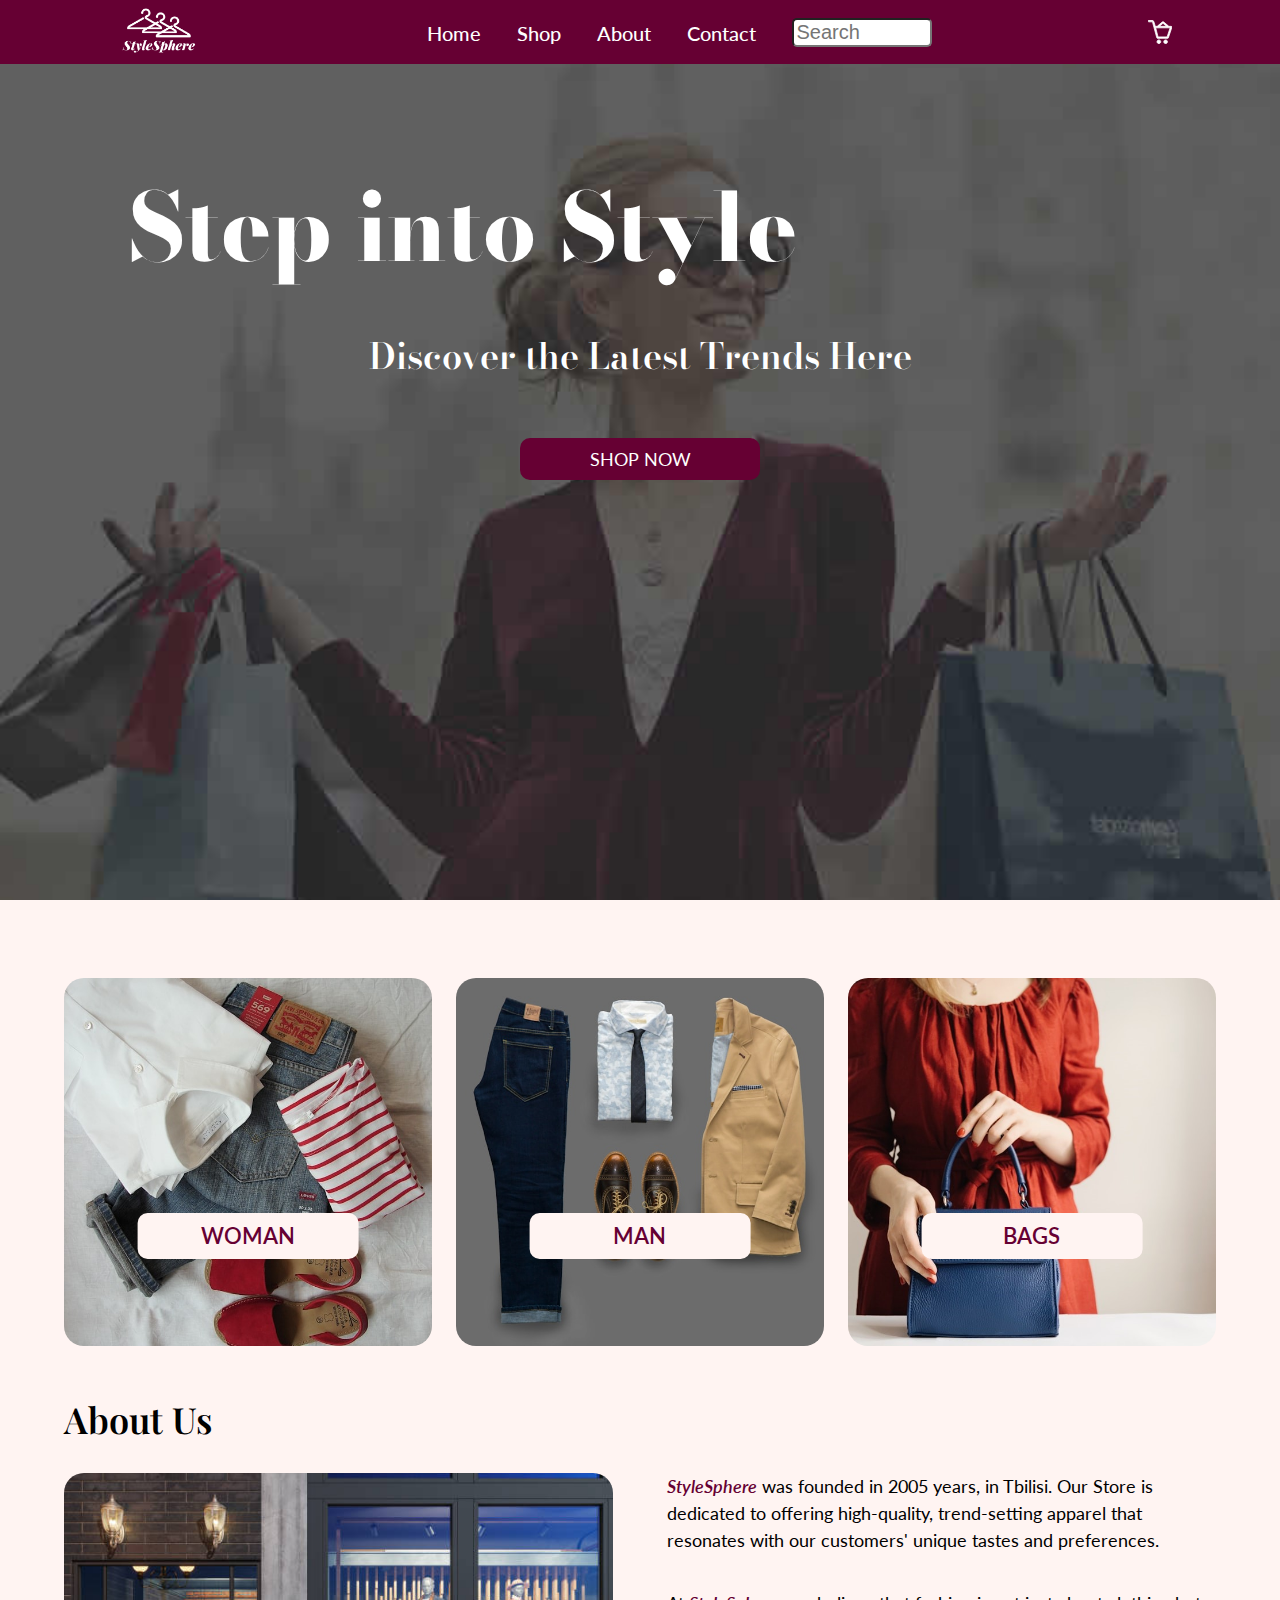
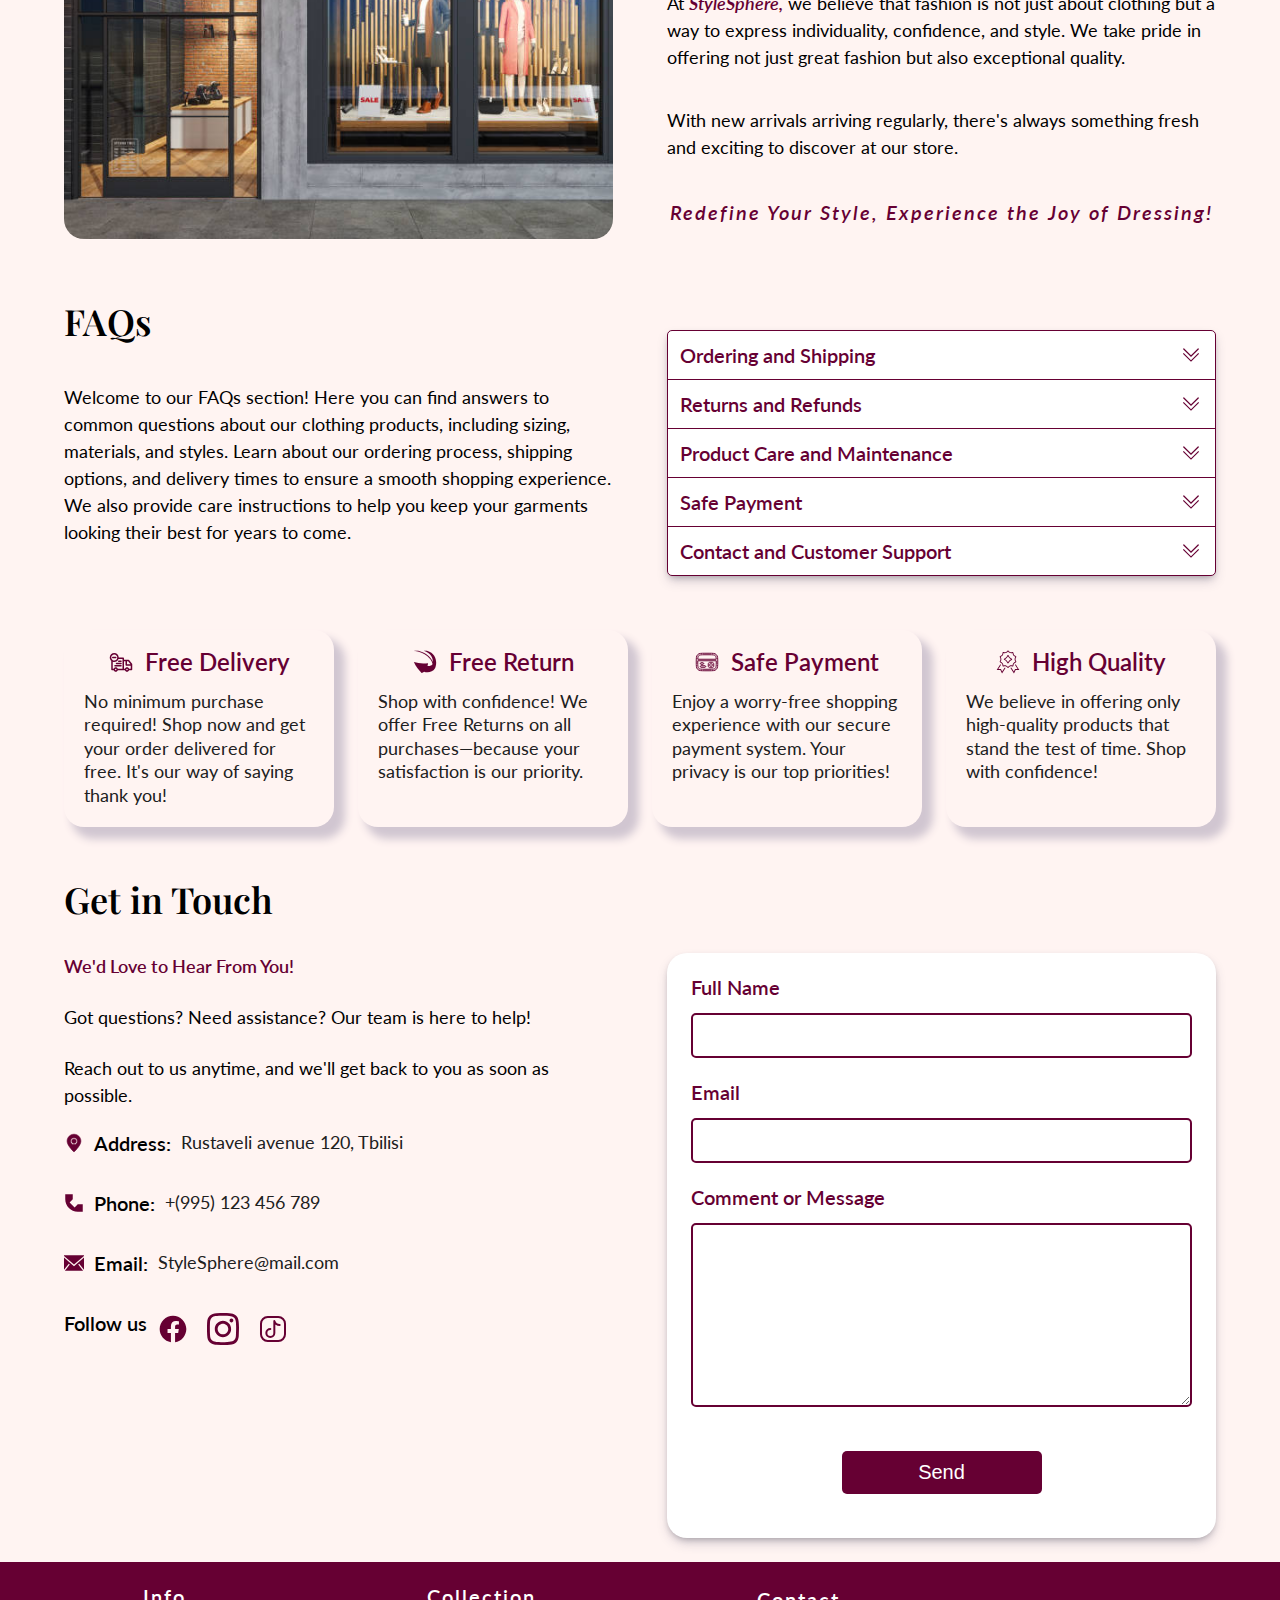
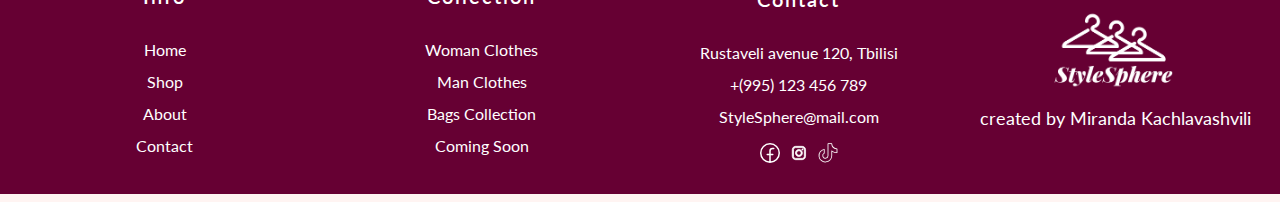
==== index.html @ b39c0e3b "Init Online Shop Website" ====
<!DOCTYPE html>
<html lang="en">
<head>
  <meta charset="UTF-8">
  <meta name="viewport" content="width=device-width, initial-scale=1.0">
  <link rel="stylesheet" href="style/reset.css">
  <link rel="stylesheet" href="style/style.css">
  <link rel="stylesheet" href="style/responsove.css">
  <title>StyleSphere</title>
</head>
<body>
<div class="header">
        <img src="images/logo.png" alt="logo" class="logo">
      <nav class="nav-bar">
        <ul class="nav-bar-list">
          <li class="nav-item nav-item--active"><a class="nav-a" href="#home">Home</a></li>
          <li class="nav-item"><a class="nav-a" href="#shop">Shop</a></li>
          <li class="nav-item"><a class="nav-a" href="#about">About</a></li>
           <li class="nav-item"><a class="nav-a" href="#contact">Contact</a></li>
          <li class="nav-item"><input type="search" class="search" name="search" placeholder="Search"></li>
        </ul>
        </nav>
          <input type="text" class="search-box" name="product-search" placeholder="Search">
        <div class="basket"><img src="images/icons/basket.svg" alt="basket"></div>
        <div class="hamburger" id="hamburger">
        <div class="bar"></div>
        <div class="bar"></div>
        <div class="bar"></div>
    </div>
    <div class="burger-menu" id="burger-menu">
        <a class="burger-list" href="#home">Home</a>
        <a class="burger-list" href="#shop">Shop</a>
        <a class="burger-list" href="#about">About</a>
        <a class="burger-list" href="#contact">Contact</a>
    </div>
        </div>
  <section class="hero">
    <div class="hero-text">
    <h1 class="hero-header">Step into Style</h1>
      <p>Discover the Latest Trends Here</p>
     <a href="#shop" class="btn">Shop now </a>
     </div>
  </section>
  <div class="container">
  <section class="shop section" id="shop">
    <div class="shopping-area">
<a href="woman.html">
  <img src="images/woman.jpg" alt="fashion-woman" class="img">
  <div class="shop-area">Woman</div>
</a>
    </div>
    <div class="shopping-area">
      <a href="man.html">
      <img src="images/man.jpg" alt="fashion-man" class="img">
      <div class="shop-area">Man</div></a>
      </div>
      <div class="shopping-area">
         <a href="bag.html">
<img src="images/bag.jpg" alt="womam-holds-bag" class="img">
<div class="shop-area">bags</div>
         </a>
      </div>
  </section>
  <section class="about section" id="about">
    <h2 class="div-header">About Us</h2>
    <div class="about-description">
       <div class="right">
        <img src="images/store.jpg" alt="clothes-store" class="store">
       </div>
       <div class="about-store">
    <p class="about-paraghrap"> <span class="name">StyleSphere</span> was founded in 2005 years,  in Tbilisi.  Our Store is dedicated to offering high-quality,
       trend-setting apparel that resonates with our customers' unique tastes and preferences.</p>
 <p class="about-paraghrap">At <span class="name">StyleSphere,</span> we believe that fashion is not just about clothing but a way to express individuality, confidence, and style.
  We take pride in offering not just great fashion but also exceptional quality.</p>
<p class="about-paraghrap"> With new arrivals arriving regularly, there's always something fresh and exciting to discover at our store.</p>
<p class="div-subheader">Redefine Your Style, Experience the Joy of Dressing!</p>
       </div>
</div>
<div class="faqs">
  <div class="faqs-text">
  <h2 class="div-header">FAQs</h2>
  <p>Welcome to our FAQs section! Here you can find answers to common questions about our clothing products,
     including sizing, materials, and styles. Learn about our ordering process, shipping options, and delivery times to ensure a smooth shopping experience.
     We also provide care instructions to help you keep your garments looking their best for years to come.</p>
</div>
<div class="faqs-box">
<div class="box">
      <div class="questions">
        <h2>Ordering and Shipping</h2>
        <img src="images/icons/down-arrow.svg" alt="arrow" class="icon">
      </div>
      <p class="answer">
        Ordering at StyleSphere is simple! Browse our collection, add items to your cart,
        and proceed to checkout. Orders are processed within 2 business days.
        You will receive your order within 5 working days.
      </p>
    </div>
    <div class="box">
      <div class="questions">
        <h2>Returns and Refunds</h2>
        <img src="images/icons/down-arrow.svg" alt="arrow" class="icon">
      </div>
      <p class="answer">
          We want you to be completely satisfied with your purchase.Items can be returned within 14
          days of receiving your order. To be eligible for a return, items must be unworn, unwashed, and in their original condition with tags attached.
      </p>
    </div>
    <div class="box">
      <div class="questions">
        <h2>Product Care and Maintenance</h2>
        <img src="images/icons/down-arrow.svg" alt="arrow" class="icon">
      </div>
      <p class="answer">
         We care deeply about the quality of our products and want to help you maintain them.
         To ensure your items stay in excellent condition,
          please follow the care instructions on the label.
      </p>
    </div>
    <div class="box">
      <div class="questions">
        <h2>Safe Payment</h2>
        <img src="images/icons/down-arrow.svg" alt="arrow" class="icon">
      </div>
      <p class="answer">
          We use industry-standard encryption and secure payment gateways to protect your personal and financial information.
           Shop with confidence, knowing that your transactions are safe and secure.
          We offer various payment options to ensure a seamless checkout experience.</p>
    </div>
     <div class="box">
      <div class="questions">
        <h2>Contact and Customer Support</h2>
        <img src="images/icons/down-arrow.svg" alt="arrow" class="icon">
      </div>
      <p class="answer">
          Our dedicated team is committed to providing you with timely assistance and
           ensuring your shopping experience is exceptional. If you have any questions, concerns, or feedback,
           please do not hesitate to reach out to our customer support team.
      </p>
    </div>
</div>
</div>
</section>
  <section class="features section">
          <div class="feature-card">
            <div class="feature-header">
            <img src="images/icons/delivery.svg" class="feature-icon"  alt="delivery-icon">
              <p class="feature-title">Free Delivery</p>
            </div>
            <p class="feature-text">No minimum purchase required! Shop now and get your order delivered for free. It's our way of saying thank you!</p>
          </div>
          <div class="feature-card">
            <div class="feature-header">
              <img src="images/icons/return.svg" class="feature-icon"  alt="return-icon">
              <p class="feature-title">
               Free Return</p>
            </div>
            <p class="feature-text">Shop with confidence! We offer Free Returns on all purchases—because your satisfaction is our priority.</p>
          </div>
          <div class="feature-card">
            <div class="feature-header">
               <img src="images/icons/card.svg" class="feature-icon"  alt="payment-card">
              <p class="feature-title">Safe Payment</p>
            </div>
            <p class="feature-text">Enjoy a worry-free shopping experience with our secure payment system. Your privacy is our top priorities!</p>
          </div>
          <div class="feature-card">
            <div class="feature-header">
              <img src="images/icons/quality.svg" class="feature-icon"  alt="quality-icon">
              <p class="feature-title">High Quality</p>
            </div>
            <p class="feature-text">We believe in offering only high-quality products that stand the test of time. Shop with confidence!</p>
          </div>
        </section>
  <section class="contact section" id="contact">
    <h2 class="div-header">Get in Touch</h2>
    <div class="contact-box">
      <div class="contact-list">
    <p class="contact-slogan">We'd Love to Hear From You!</p>
<p>Got questions? Need assistance? Our team is here to help! </p>
  <p>Reach out to us anytime,
 and we'll get back to you as soon as possible.</p>
 <div class="contact-us">
 <div class="contact-type">
<img src="images/icons/address.svg" alt="address-icon" class="icon-svg">
<h5>Address:</h5>
 <a href="https://maps.app.goo.gl/c1qw7ZbAyVLd2YE8A" target="_blank" class="contact-info"> Rustaveli avenue 120,  Tbilisi</a>
  </div>
 <div class="contact-type">
  <img src="images/icons/phone.svg" alt="phone-icon" class="icon-svg">
  <h5>Phone:</h5>
<a href="tel:+995124567890" class="contact-info" target="_blank">+(995)&nbsp;123&nbsp;456&nbsp;789</a>
</div>
<div class="contact-type">
  <img src="images/icons/email.svg" alt="email-icon" class="icon-svg">
  <h5>Email:</h5>
<a href="mailto:StyleSphere@mail.com" class="contact-info" target="_blank">StyleSphere@mail.com</a>
</div>
  <div class="contact-type">
<h5>Follow us</h5>
<div class="social-icons">
  <a href="https://www.facebook.com/" target="_blank">
  <img src="images/icons/facebook.svg" class="social-links" alt="facebook-logo"></a>
    <a href="https://www.instagram.com/" target="_blank">
      <img src="images/icons/instagram.svg" class="social-links" alt="instagram-logo"></a>
  <a href="https://www.tiktok.com/login" target="_blank">
    <img src="images/icons/tiktok.svg" class="social-links" alt="tiktok-logo"></a>
    </div>
 </div>
 </div>
 </div>
<div class="contact-form">
    <form action="/submit_contact_form.php" method="post" class="form">
        <div class="form-group">
            <label for="fname">Full Name</label>
            <input type="text" id="fname" name="fname" required>
        </div>
        <div class="form-group">
            <label for="email">Email</label>
            <input type="email" id="email" name="email" required>
        </div>
        <div class="form-group">
            <label for="message">Comment or Message</label>
            <textarea id="message" name="message" rows="8" required></textarea>
        </div>
        <button class="btn-submit" type="submit">Send</button>
    </form>
</div>
<div class="approve-window hiddenP">
    <span class="close">&times;</span>
    <h2>Thanks for contacting us!</h2>
    <p>We have received your message and will contact you within 3 working days.</p>
</div>
<div class="wrapper hidden"></div>

</div>
  </section>
</div>
 <div class="footer">
<div class="footer-col">
<h4>Info</h4>
<ul class="links">
<li><a href="#index.html">Home</a></li>
<li><a href="#shop">Shop</a></li>
<li><a href="#about">About</a></li>
<li><a href="#contact">Contact</a></li>
</ul>
</div>
<div class="footer-col">
<h4>collection</h4>
<ul class="links">
<li><a href="woman.html">Woman Clothes</a></li>
<li><a href="man.html">Man Clothes</a></li>
<li><a href="bags.html">Bags Collection</a></li>
<li><a href="#">Coming Soon</a></li>
</ul>
</div>
<div class="footer-col">
<h4>Contact</h4>
<a href="https://maps.app.goo.gl/c1qw7ZbAyVLd2YE8A" target="_blank" class="footer-contact"> Rustaveli avenue 120, Tbilisi</a>
<a href="tel:+995124567890" class="footer-contact" target="_blank">+(995)&nbsp;123&nbsp;456&nbsp;789</a>
<a href="mailto:StyleSphere@mail.com" class="footer-contact" target="_blank">StyleSphere@mail.com</a>
<div class="footer-icons">
   <a href="https://www.facebook.com/" target="_blank">
<img src="images/icons/fb..svg" alt="fb logo" class="footer-icon"></a>
 <a href="https://www.instagram.com/" target="_blank">
<img src="images/icons/inst.svg" alt="instagram logo" class="footer-icon"></a>
 <a href="https://www.tiktok.com/login" target="_blank">
<img src="images/icons/tik.svg" alt="instagram logo" class="footer-icon"></a>
</div>
</div>
<div class="footer-col">
<img src="images/logo.png" alt="logo" class="footer-logo">
<p class="author">created by Miranda Kachlavashvili</p>
</div>
</div>
 <script src="script/main.js"></script>
</body>
</html>
---- style/style.css ----
@import url("https://fonts.googleapis.com/css2?family=Bodoni+Moda:ital,opsz,wght@0,6..96,400..900;1,6..96,400..900&family=Lato:ital,wght@0,100;0,300;0,400;0,700;0,900;1,100;1,300;1,400;1,700;1,900&display=swap");
@import url("https://fonts.googleapis.com/css2?family=Lato:ital,wght@0,100;0,300;0,400;0,700;0,900;1,100;1,300;1,400;1,700;1,900&family=Merriweather:ital,wght@0,300;0,400;0,700;0,900;1,300;1,400;1,700;1,900&family=Poppins:ital,wght@0,100;0,200;0,300;0,400;0,500;0,600;0,700;0,800;0,900;1,100;1,200;1,300;1,400;1,500;1,600;1,700;1,800;1,900&display=swap");
@import url("https://fonts.googleapis.com/css2?family=Playfair+Display:ital,wght@0,400..900;1,400..900&display=swap");
@import './variables.css';

html {
  font-size: 62.5%;
}

* {
  box-sizing: border-box;
}

body {
  background-color: var(--color-light-pink);
  font-family: "Lato", sans-serif;
  margin: 0;
}

.container {
  max-width: 144rem;
  width: 90%;
  margin: 0 auto;
  padding: var(--medium-padding) 0;
}

.section {
  margin-top: var(--big-margin);
}

/*Header */
.header {
  background-color: var(--dark-purple);
  width: 100%;
  height: 6.4rem;
  cursor: pointer;
  z-index: 1000;
  position: fixed;
  top: 0;
  left: 0;
  display: flex;
  align-items: center;
  justify-content: space-around;
}

.logo {
  height: 100%;
  width: 10.4rem;
}

.nav-bar-list {
  display: flex;
  align-items: center;
  font-size: var(--header-font-size);
  font-weight: 500;
  gap: var(--big-gap);
  list-style-type: none;
}

.nav-bar-list a {
  color: var(--color-white);
  font-size: 2rem;
  position: relative;
}

.nav-bar-list a::after {
  content: '';
  position: absolute;
  left: 0;
  right: 0;
  bottom: -3px;
  height: 2px;
  background-color: var(--color-white);
  transform: scaleX(0);
  transition: transform 1s ease;
}

.nav-bar-list a:hover {
  cursor: pointer;
  font-size: 2.5rem;
}

.nav-bar-list a:hover::after {
  transform: scaleX(1);
}

.search {
  font-size: 2rem;
  border-radius: 0.5rem;
  width: 14rem;
  transition: width 0.3s ease;
}

.search:focus {
  width: 16rem;
}

.basket img {
  width: 2.4rem;
  height: 2.4rem;
}

.basket:hover {
  cursor: pointer;
  transform: scale(1.1);
  transition: 0.3s ease;
}

.search-box {
  display: none;
}

.burger-menu {
  display: none;
  flex-direction: column;
  justify-content: space-around;
  align-items: center;
  font-size: 16px;
  height: 100vh;
  width: 30%;
  position: absolute;
  top: 0;
  right: 0;
  transition: all 1s ease-out;
  background-color: var(--dark-purple);
  cursor: pointer;
}

.burger-list {
  color: var(--color-white);
  text-decoration: none;
  padding: 0.5rem 0;
  font-size: 2.4rem;
}

.burger-list:hover {
  transform: scale(1.1);
}

.hamburger {
  display: none;
}

.bar {
  height: 4px;
  width: 100%;
  background-color: white;
  transition: all 0.3s ease;
}

.active {
  display: flex;
}

.hamburger.active .bar:nth-child(1) {
  transform: rotate(45deg);
  top: 10px;
  transform-origin: center;
  z-index: 100;
  position: absolute;
}

.hamburger.active .bar:nth-child(2) {
  opacity: 0;
}

.hamburger.active .bar:nth-child(3) {
  transform: rotate(-45deg);
  top: 10px;
  transform-origin: center;
  z-index: 100;
  position: absolute;
}

/*Hero Section*/
.hero {
  background-image: url("../images/hero-img.jpg");
  background-position: center;
  background-repeat: no-repeat;
  background-size: cover;
  transition: 1s ease-in-out;
  position: relative;
  height: 100vh;
  width: 100%;
  z-index: 100;
}

.hero-text {
  position: absolute;
  top: 20%;
  left: 10%;
  width: 80%;
  display: flex;
  flex-direction: column;
}

.hero-header {
  font-size: var(--h1-font-size);
  color: var(--color-white);
  font-family: "Bodoni Moda";
  font-weight: var(--bold);
  margin-bottom: 6.4rem;
}

.hero-text p {
  text-align: center;
  font-size: var(--div-header);
  color: var(--color-white);
  margin-bottom: var(--medium-margin);
  font-weight: var(--semi-bold);
  font-family: "Bodoni Moda";
  margin-bottom: 6.4rem;
}

.btn {
  font-size: var(--btn-font-size);
  color: var(--color-white);
  background-color: var(--dark-purple);
  padding: var(--small-padding);
  border-radius: 1rem;
  text-transform: uppercase;
  text-decoration: none;
  text-align: center;
  cursor: pointer;
  display: block;
  margin: 0 auto;
  width: 24rem;
}

.btn:hover {
  background-color: var(--color-light-pink);
  border: 2px solid var(--dark-purple);
  color: var(--dark-purple);
}

/*shop section*/
.shop {
  display: grid;
  grid-template-columns: repeat(3, 1fr);
  gap: var(--small-gap);
  margin-top: var(--big-margin);
}

.shopping-area {
  width: 100%;
  border-radius: 2rem;
  position: relative;
  cursor: pointer;
}

.shopping-area img {
  width: 100%;
  border-radius: 2rem;
  position: relative;
}

.shop-area {
  position: absolute;
  background-color: var(--color-light-pink);
  color: var(--dark-purple);
  top: 70%;
  left: 50%;
  transform: translate(-50%, -50%);
  font-size: 2.2rem;
  text-transform: uppercase;
  padding: 1.2rem 0;
  border-radius: 1rem;
  font-weight: var(--semi-bold);
  letter-spacing: 1.5;
  width: 60%;
  text-align: center;
}

.shop-area:hover {
  border: 3px solid var(--dark-purple);
}

/*about Section*/

.div-header {
  font-size: var(--div-header);
  font-family: "Playfair Display", serif;
  font-weight: 600;
  margin-bottom: var(--medium-margin);
}

.about-description {
  display: grid;
  grid-template-columns: repeat(2, 1fr);
  gap: 5.4rem;
}

.right img {
  border-radius: 2rem;
  width: 100%;
  align-content: center;
}

.about-paraghrap {
  font-size: 1.8rem;
  line-height: 1.5;
  margin-bottom: var(--medium-margin);

}

.div-subheader {
  color: var(--dark-purple);
  text-align: center;
  font-weight: 600;
  line-height: 1.5;
  font-style: italic;
  font-size: 2rem;
  letter-spacing: 2px;
}

.name {
  color: var(--dark-purple);
  font-style: italic;
  font-weight: 600;
}

.icon {
  width: 2.4rem;
  height: 2.4rem;
}

.faqs {
  display: grid;
  grid-template-columns: repeat(2, 1fr);
  margin-top: var(--big-margin);
  gap: var(--big-margin);
}

.social-icons {
  display: flex;
  gap: 1.8rem;
}

.faqs-text {
  line-height: 1.5;

}

.faqs-text p {
  font-size: 1.8rem;
}

.faqs-box {
  box-shadow: rgba(50, 50, 93, 0.25) 0px 6px 12px -2px, rgba(0, 0, 0, 0.3) 0px 3px 7px -3px;
  background-color: #ffffff;
  border: 1px solid var(--dark-purple);
  border-radius: 5px;
  margin-top: var(--medium-margin);
}

.box {
  border-bottom: 1px solid var(--dark-purple);
}

.box:last-child {
  border-bottom: none;
}

.questions {
  display: flex;
  align-items: center;
  justify-content: space-between;
  cursor: pointer;
  padding: 1.2rem;
  color: var(--dark-purple);
}

.questions h2 {
  font-weight: 600;
  font-size: 2rem;
}

.answer {
  font-size: 1.8rem;
  color: var(--color-dark-grey);
  display: none;
  padding: 0 1.2rem;
  transition: all 1s ease;
}

.display-answer {
  display: block;
  height: auto;
}

/*Features*/
.features {
  display: grid;
  grid-template-columns: repeat(4, 1fr);
  background-color: var(--color-light-pink);
  color: var(--color-dark);
  gap: var(--small-gap);
}

.feature-card {
  box-shadow: 9px 10px 9px 2px rgb(209, 198, 209);
  padding: 2rem;
  border-radius: 2rem;
}

.feature-header {
  display: flex;
  align-items: center;
  justify-content: center;
  font-size: var(--header-font-size);
  font-weight: var(--semi-bold);
  color: var(--dark-purple);
  margin-bottom: var(--small-margin);
}

.feature-text {
  font-size: var(--paragraph-font-size);
  line-height: 1.3;
  margin-top: 0;
}

.feature-icon {
  width: 2.4rem;
  height: 2.4rem;
  margin-right: 1.2rem;
  color: var(--dark-purple);
}

/*contact Section */

.contact-box {
  display: grid;
  grid-template-columns: repeat(2, 1fr);
  gap: var(--big-margin);
}

.contact-list,
.contact-form {
  width: 100%;
  gap: 0;
  margin-top: 0;
}

.contact-list,
.contact-us {
  display: flex;
  flex-direction: column;
  justify-content: flex-start;
  gap: var(--small-gap);
}

.contact-type {
  font-size: var(--subheader-font-size);
  display: flex;
  gap: 1rem;
  margin-bottom: var(--small-margin);
}

h5 {
  font-weight: var(--semi-bold);
}

.icon-svg {
  width: 2rem;
}

.contact-info {
  color: var(--color-dark);
  font-size: var(--paragraph-font-size);
}

.contact-form {
  background-color: var(--color-white);
  padding: var(--medium-padding);
  border-radius: 2rem;
  box-shadow: rgba(50, 50, 93, 0.25) 0px 6px 12px -2px, rgba(0, 0, 0, 0.3) 0px 3px 7px -3px;
}

.form-group {
  display: flex;
  align-items: center;
  justify-content: center;
  flex-direction: column;
}

.form-group input[type="email"],
.form-group input[type="text"],
.form-group textarea {
  width: 100%;
  padding: 10px;
  margin-bottom: var(--small-gap);
  font-size: var(--paragraph-font-size);
  color: var(--dark-purple);
  outline: none;
  border: 2px solid var(--dark-purple);
  border-radius: 5px;
}

.form-group input[type="email"]:focus,
.form-group input[type="text"]:focus,
.form-group textarea:focus {
  border: 4px solid var(--dark-purple);
}

label {
  font-size: var(--subheader-font-size);
  font-weight: var(--semi-bold);
  color: var(--dark-purple);
  margin-bottom: var(--small-margin);
  text-align: left;
  width: 100%;
}

.btn-submit {
  display: block;
  width: 100%;
  max-width: 200px;
  margin: 20px auto;
  padding: 10px;
  cursor: pointer;
  background-color: var(--dark-purple);
  color: var(--color-white);
  border: none;
  border-radius: 5px;
  text-align: center;
  font-size: var(--subheader-font-size);
}

.btn-submit:hover {
  background-color: var(--color-light-pink);
  border: 2px solid var(--dark-purple);
  color: var(--dark-purple);
}

.contact-slogan {
  color: var(--dark-purple);
  font-size: var(--header-font-size);
  font-weight: var(--semi-bold);

}

.contact-list p {
  font-size: var(--paragraph-font-size);
  line-height: 1.5;
}

.footer-icons {
  margin: 0 auto;
}

.social-links {
  width: 3.2rem;
  height: 3.2rem;
}

.approve-window {
  position: fixed;
  top: 100px;
  left: 50%;
  transform: translate(-50%, 0);
  width: 80%;
  padding: 4.8rem;
  margin: 0 auto;
  background-color: var(--dark-purple);
  color: var(--color-white);
  text-align: center;
  display: none;
  z-index: 1000;
}

.close {
  font-size: var(--paragraph-font-size);
  cursor: pointer;
  position: absolute;
  top: 10px;
  right: 10px;
}

.wrapper {
  position: absolute;
  top: 0;
  left: 0;
  width: 100%;
  height: 100%;
  background-color: var(--color-light-pink);
  backdrop-filter: blur(2px);
  z-index: 5;
}

/*Products*/
.card-clothes {
  display: grid;
  grid-template-columns: repeat(4, 1fr);
  gap: var(--big-gap);
  margin: var(--big-margin) 0;
}

.shop-card {
  cursor: pointer;
  box-shadow: rgba(0, 0, 0, 0.35) 0px 5px 15px;
  border-radius: 2rem;
  display: flex;
  flex-direction: column;
  gap: var(--small-margin);
}

.shop-card img {
  width: 100%;
  border-top-left-radius: 2rem;
  border-top-right-radius: 2rem;
}

.description {
  color: var(--dark-purple);
  display: flex;
  flex-direction: column;
  gap: var(--small-margin);
  padding: var(--small-padding);
}

.product,
.price {
  font-size: var(--subheader-font-size);
  text-transform: uppercase;
  font-weight: var(--semi-bold);
}

.details {
  width: 100%;
  background-color: var(--dark-purple);
  font-size: var(--paragraph-font-size);
  color: var(--color-white);
  font-weight: var(--semi-bold);
  text-transform: uppercase;
  padding: var(--small-padding);
  border-radius: 1rem;
  text-align: center;
}

.details:hover {
  transform: scale(1.05);
  cursor: pointer;
}

/*detail info*/
.detail-info {
  display: grid;
  grid-template-columns: 40% 55%;
  gap: 4.8rem;
  margin: 0 var(--big-margin);
  display: none;
}

.detail-img {
  width: 100%;
  height: auto;
  border-radius: 2rem;
}

.detail-text {
  display: flex;
  flex-direction: column;
  justify-content: center;
}

.Product-name {
  font-size: var(--div-header);
  text-transform: uppercase;
  font-weight: bold;
  color: var(--dark-purple);
  font-family: "Playfair Display", serif;
  position: relative;
}

.Product-name::after,
.full-description::after {
  content: "";
  display: block;
  height: 1px;
  background-color: var(--dark-purple);
  width: 100%;
  position: absolute;
  left: 0;
  bottom: -8px;
}

.product-price,
.size-box p {
  font-size: var(--subheader-font-size);
  font-weight: var(--semi-bold);

}

.full-description {
  font-size: var(--paragraph-font-size);
  line-height: 1.5;
  position: relative;
}

.size-box {
  display: flex;
  justify-content: flex-start;
  gap: var(--big-gap);
}

.size {
  border: 2px solid var(--dark-purple);
  border-radius: 2px;
  font-size: var(--paragraph-font-size);
  width: 4.8rem;
  height: 4.8rem;
  margin-top: var(--small-margin);
  display: flex;
  align-items: center;
  justify-content: center;
  font-weight: var(--semi-bold);
  color: var(--dark-purple);
}

.size:hover {
  background-color: var(--dark-purple);
  color: var(--color-white);
  cursor: pointer;
}

.cards-box {
  display: flex;
  align-items: center;
  gap: var(--medium-margin);
  padding-top: 0;
}

.bag {
  display: inline-block;
  margin-top: var(--big-margin);
}

.cart-btn {
  font-size: var(--btn-font-size);
  color: var(--color-white);
  background-color: var(--dark-purple);
  padding: var(--small-padding);
  border-radius: 1rem;
  text-transform: uppercase;
  text-decoration: none;
  text-align: center;
  cursor: pointer;
  display: block;
}

.cart-btn:hover,
.add-btn:hover {
  background-color: var(--color-light-pink);
  border: 2px solid var(--dark-purple);
  color: var(--dark-purple);
}

.add-btn {
  margin: var(--medium-margin) 0;
  width: 50%;
  text-align: center;
  background-color: var(--dark-purple);
  font-size: var(--subheader-font-size);
  color: var(--color-white);
  display: block;
  font-size: var(--btn-font-size);
  padding: var(--small-padding);
  border-radius: 1rem;
  text-transform: uppercase;
}

.cards {
  display: flex;
  justify-content: flex-start;
  gap: var(--small-gap);
  cursor: pointer;
}

.card {
  width: 6.4rem;
  height: auto;
}

/*footer*/
.footer {
  width: 100%;
  background-color: var(--dark-purple);
  color: var(--color-white);
  padding: var(--medium-padding);
  display: grid;
  grid-template-columns: repeat(4, 1fr);
  gap: var(--big-gap);
}

.footer-col {
  font-size: var(--paragraph-font-size);
  display: flex;
  flex-direction: column;
  justify-content: center;
}

.links {
  padding: 0;
  margin: 0;
  display: flex;
  flex-direction: column;
  justify-content: center;
}

.links li {
  list-style: none;
  margin-bottom: var(--small-margin);
  cursor: pointer;
  text-decoration: none;
  text-align: center;
  font-size: var(--paragraph-second-size);
}

.footer-icon {
  width: 2.4rem;
  height: 2.4rem;
}

.footer h4 {
  font-size: var(--subheader-font-size);
  text-align: center;
  letter-spacing: 2px;
  text-transform: capitalize;
  width: 100%;
  margin-bottom: var(--medium-margin);
  font-weight: var(--semi-bold);
}

.footer-contact {
  color: var(--color-white);
  text-align: center;
  font-size: var(--paragraph-second-size);
  margin-bottom: var(--small-margin);

}

.footer-logo {
  margin: 0 auto;
  width: 60%;
  margin-top: -2.4rem;
}

.author {
  text-align: center;
  line-height: 1.5;
}
---- style/responsove.css ----
/*below 1200px*/
@media (max-width: 1200px) {
  .about-description {
    grid-template-columns: 1fr;
    gap: 1.6rem;
    margin-top: var(--small-margin);
  }

  .features {
    grid-template-columns: repeat(2, 1fr);
  }

  .faqs {
    grid-template-columns: 1fr;
    gap: 1.6rem;
    margin-top: var(--small-margin);
  }

  .faqs-text {
    margin-top: 0;
  }

  .Product-name {
    font-size: var(--header-font-size);
  }

  .product-price {
    font-size: var(--paragraph-font-size);
  }

  .full-description {
    font-size: var(--paragraph-second-size);
  }

  .size {
    font-size: var(--paragraph-second-size);
    width: 3.6rem;
    height: 3.6rem;
  }

  .card {
    width: 4.8rem;
  }

  .footer h4 {
    font-size: var(--paragraph-second-size);
    letter-spacing: 2px;
  }
}

/*below 1024px*/
@media (max-width: 1024px) {
  h1 {
    font-size: var(--h1-secondary-size);
  }

  .card-clothes {
    grid-template-columns: repeat(2, 1fr);
  }

  .detail-info {
    grid-template-columns: 1fr;
    gap: var(--small-gap);
  }

  .contact-box {
    display: grid;
    grid-template-columns: 1fr;
    gap: var(--medium-margin);
  }

  .detail-text {
    align-items: center;
  }

  .footer {
    grid-template-columns: repeat(2, 1fr);
    gap: 1rem;
  }
}

/*below 840px*/
@media (max-width: 840px) {
  .hero-header {
    font-size: var(--h1-third-size);
  }
}

/*below 768px*/
@media (max-width: 768px) {
  .div-header {
    font-size: var(--header-font-size);
  }

  .header {
    justify-content: center;
    gap: var(--big-gap);
  }

  .hero-text p {
    font-size: var(--header-font-size);
  }

  .btn {
    margin-top: var(--medium-margin);
  }

  .search-box {
    display: inline-block;
    font-size: var(--paragraph-second-size);
    border-radius: 0.5rem;
    width: 30%;
    transition: width 0.3s ease;
    z-index: 10;
  }

  .search-box:focus {
    width: 32%;
    outline: none;
  }

  .nav-bar {
    display: none;
  }

  .hamburger {
    cursor: pointer;
    display: flex;
    flex-direction: column;
    justify-content: space-around;
    align-items: center;
    width: 30px;
    height: 30px;
    position: relative;
  }

  .burger-menu.active {
    display: flex;
  }

  .hero-text {
    top: 50%;
    left: 50%;
    transform: translate(-50%, -50%);
    width: 100%;
    text-align: center;
  }

  .shop {
    display: grid;
    grid-template-columns: 1fr;
    gap: var(--small-gap);
    margin-top: var(--small-margin);
  }

  .shop-area {
    width: 40%;
  }
}

/*below 560px */
@media (max-width: 560px) {
  .card-clothes {
    grid-template-columns: 1fr;
  }

  .footer {
    padding: var(--small-padding);
  }

  .footer-col {
    font-size: 1.4rem;
    padding: 0;
  }

  .footer h4 {
    font-size: var(--paragraph-second-size);
  }
}

/*below 540px*/
@media (max-width: 540px) {
  html {
    font-size: 50%;
  }

  .section {
    margin-top: var(--medium-margin);
  }

  .features {
    grid-template-columns: 1fr;
  }

  .contact-slogan,
  .feature-header {
    font-size: var(--subheader-font-size);
  }

  .contact-us {
    grid-template-columns: 1fr;
    font-size: var(--paraghrap-font-size);
  }

  .burger-menu {
    width: 50%;
  }
}

/*below 420*/
@media (max-width: 420px) {
  .burger-menu {
    width: 60%;
  }

  .hamburger {
    margin-right: var(--small-margin);
  }
}
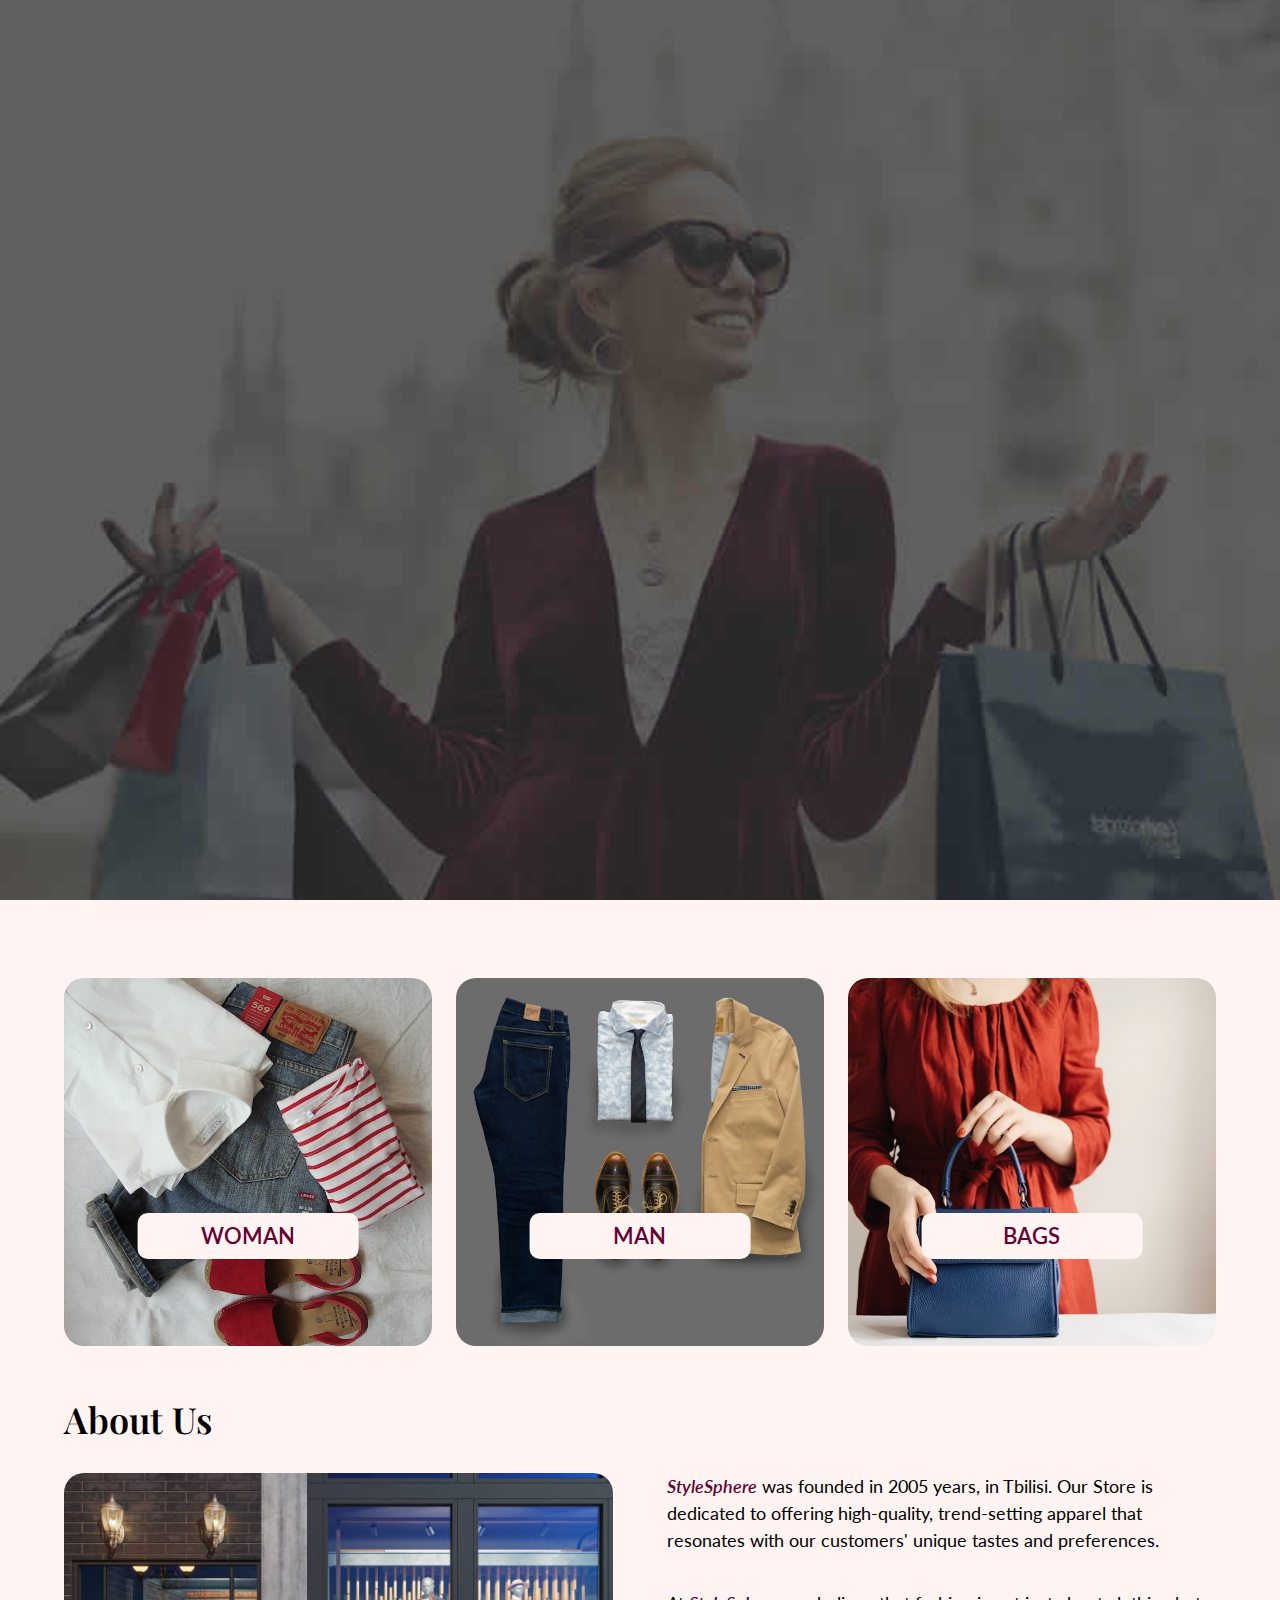
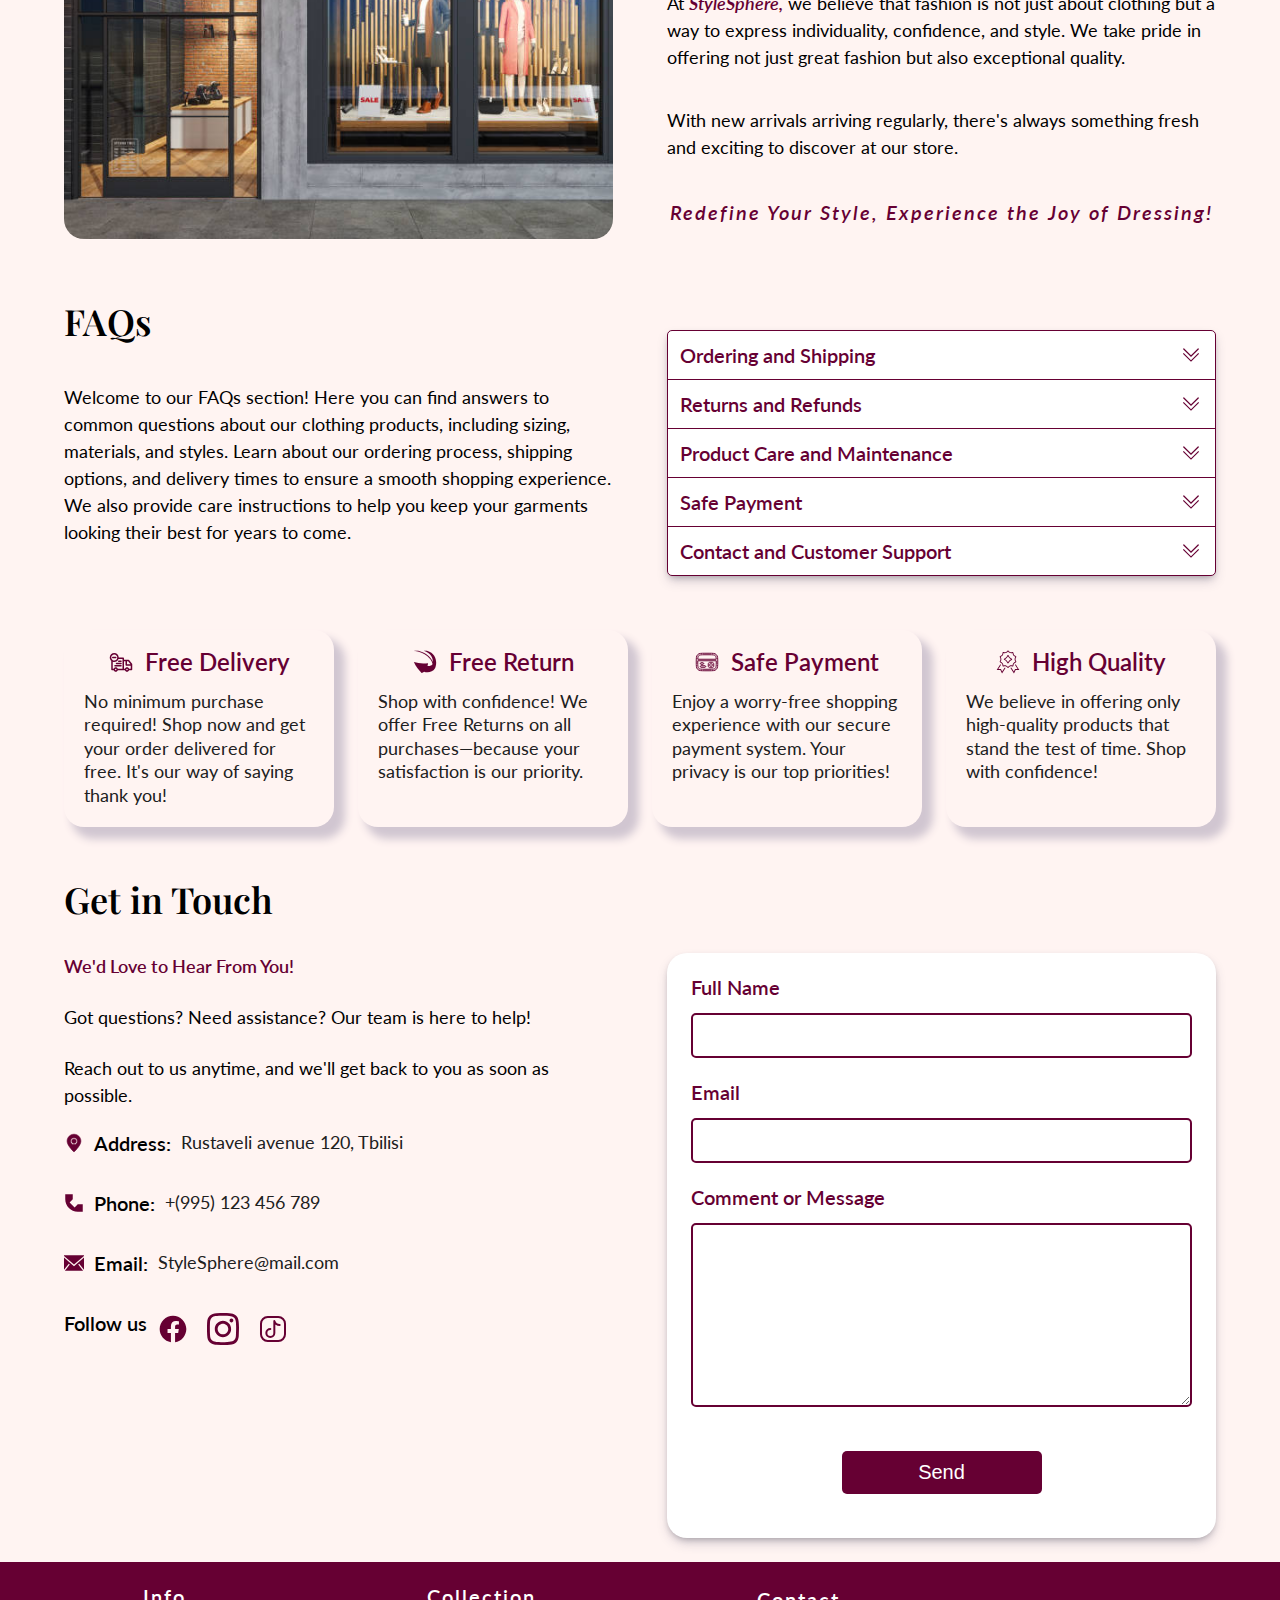
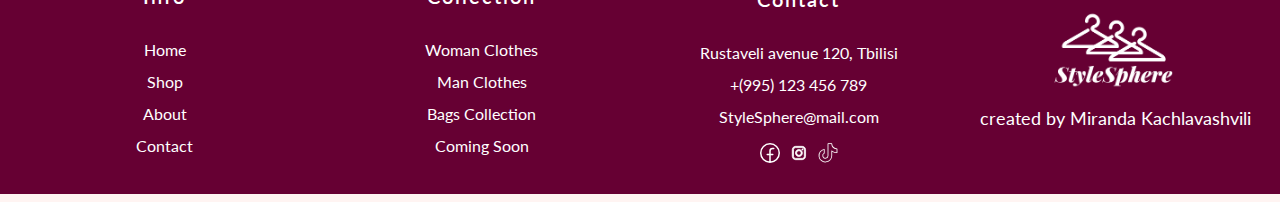
==== commit a101ad45: "Add Js functionality" ====
--- a/index.html
+++ b/index.html
@@ -225,13 +225,12 @@
         <button class="btn-submit" type="submit">Send</button>
     </form>
 </div>
-<div class="approve-window hiddenP">
+<div class="approve-window hidden">
     <span class="close">&times;</span>
     <h2>Thanks for contacting us!</h2>
     <p>We have received your message and will contact you within 3 working days.</p>
 </div>
 <div class="wrapper hidden"></div>
-
 </div>
   </section>
 </div>
--- a/style/style.css
+++ b/style/style.css
@@ -34,13 +34,15 @@
   width: 100%;
   height: 6.4rem;
   cursor: pointer;
-  z-index: 1000;
+  z-index: 10;
   position: fixed;
   top: 0;
   left: 0;
   display: flex;
   align-items: center;
   justify-content: space-around;
+  opacity: 0;
+  animation: dropdown 2s ease-out 1s forwards;
 }
 
 .logo {
@@ -182,7 +184,7 @@
   position: relative;
   height: 100vh;
   width: 100%;
-  z-index: 100;
+  z-index: 10;
 }
 
 .hero-text {
@@ -192,6 +194,8 @@
   width: 80%;
   display: flex;
   flex-direction: column;
+  opacity: 0;
+  animation: dropdown 2s ease-out 1s forwards;
 }
 
 .hero-header {
@@ -379,8 +383,9 @@
   font-size: 1.8rem;
   color: var(--color-dark-grey);
   display: none;
-  padding: 0 1.2rem;
-  transition: all 1s ease;
+  padding: 1.2rem;
+  line-height: 1.2;
+  animation: fadeIn 1.5s ease-in-out;
 }
 
 .display-answer {
@@ -427,7 +432,6 @@
 }
 
 /*contact Section */
-
 .contact-box {
   display: grid;
   grid-template-columns: repeat(2, 1fr);
@@ -536,7 +540,6 @@
   color: var(--dark-purple);
   font-size: var(--header-font-size);
   font-weight: var(--semi-bold);
-
 }
 
 .contact-list p {
@@ -558,18 +561,27 @@
   top: 100px;
   left: 50%;
   transform: translate(-50%, 0);
-  width: 80%;
+  width: 50%;
   padding: 4.8rem;
   margin: 0 auto;
   background-color: var(--dark-purple);
   color: var(--color-white);
   text-align: center;
-  display: none;
   z-index: 1000;
 }
 
+.approve-window h2 {
+  font-size: var(--subheader-font-size);
+  margin-bottom: var(--medium-margin);
+}
+
+.approve-window p {
+  font-size: var(--paragraph-font-size);
+  line-height: 1.2;
+}
+
 .close {
-  font-size: var(--paragraph-font-size);
+  font-size: var(--subheader-font-size);
   cursor: pointer;
   position: absolute;
   top: 10px;
@@ -577,14 +589,19 @@
 }
 
 .wrapper {
-  position: absolute;
+  position: fixed;
   top: 0;
   left: 0;
   width: 100%;
   height: 100%;
   background-color: var(--color-light-pink);
   backdrop-filter: blur(2px);
-  z-index: 5;
+  z-index: 100;
+  display: block;
+}
+
+.hidden {
+  display: none;
 }
 
 /*Products*/
@@ -848,4 +865,27 @@
 .author {
   text-align: center;
   line-height: 1.5;
+}
+
+/*KeyFrames*/
+@keyframes fadeIn {
+  0% {
+    opacity: 0;
+  }
+
+  100% {
+    opacity: 1;
+  }
+}
+
+@keyframes dropdown {
+  0% {
+    max-height: 0;
+    opacity: 0;
+  }
+
+  100% {
+    max-height: 6.4rem;
+    opacity: 1;
+  }
 }--- a/style/responsove.css
+++ b/style/responsove.css
@@ -205,6 +205,10 @@
   .burger-menu {
     width: 50%;
   }
+
+  .approve-window {
+    width: 80%;
+  }
 }
 
 /*below 420*/
